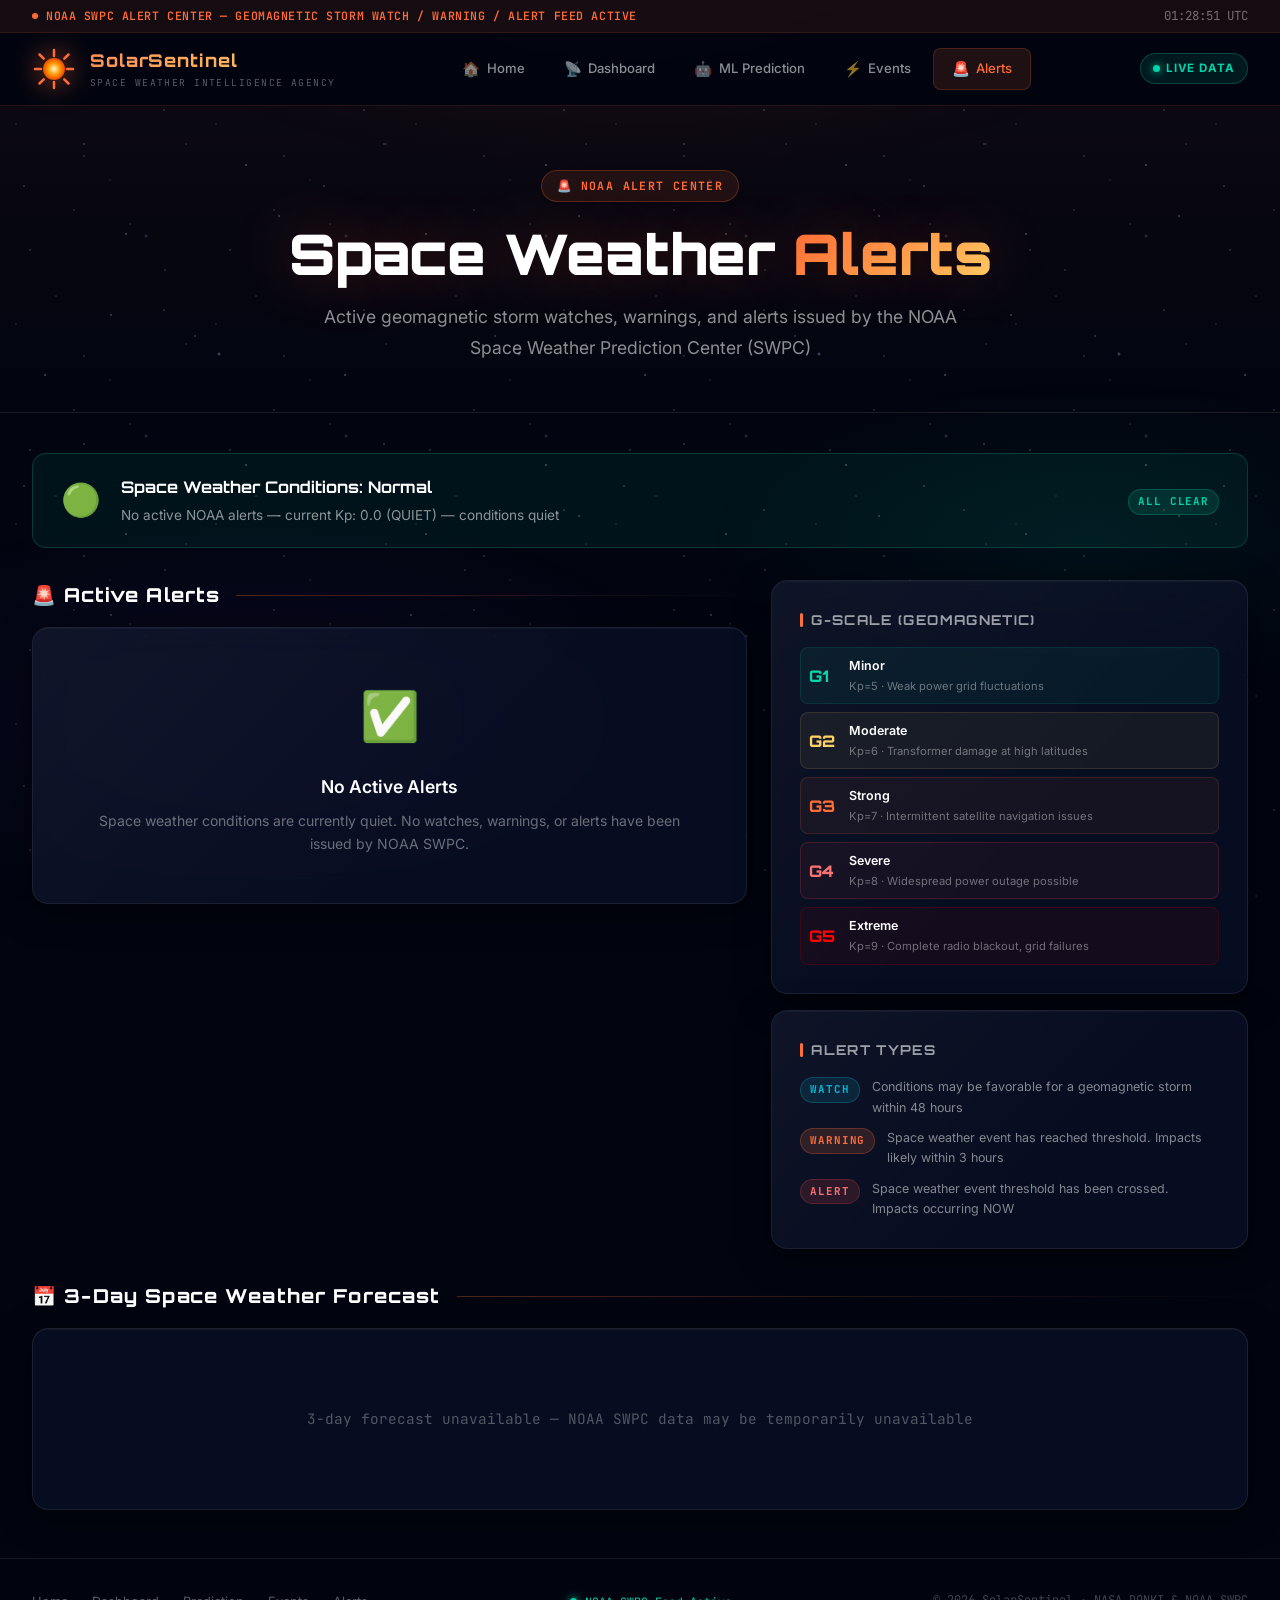
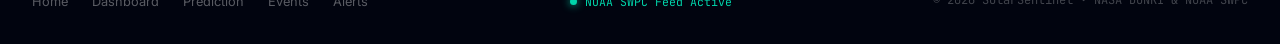
==== alerts.html @ d479f5ae "feat: complete multi-page space weather website rebuild" ====
<!DOCTYPE html>
<html lang="en">
<head>
  <meta charset="UTF-8"/>
  <meta name="viewport" content="width=device-width,initial-scale=1"/>
  <title>Space Weather Alerts — SolarSentinel</title>
  <meta name="description" content="Active NOAA space weather alerts, geomagnetic storm watches, warnings and 3-day space weather forecast."/>
  <link rel="stylesheet" href="/style.css"/>
</head>
<body>
<div class="space-bg"><div class="stars"></div><div class="stars stars2"></div><div class="nebula"></div></div>
<div class="toast-container" id="toasts"></div>

<header class="site-header">
  <div class="header-top">
    <div class="header-top-alert"><span class="header-top-dot"></span>NOAA SWPC ALERT CENTER — GEOMAGNETIC STORM WATCH / WARNING / ALERT FEED ACTIVE</div>
    <span id="clock" class="utc-time">--:--:-- UTC</span>
  </div>
  <div class="header-main">
    <a href="/index.html" class="logo-wrap">
      <svg class="logo-emblem" viewBox="0 0 44 44" fill="none"><circle cx="22" cy="22" r="11" fill="url(#sg5)"/><path d="M22 3v6M22 35v6M3 22h6M35 22h6M7.5 7.5l4.2 4.2M32.3 32.3l4.2 4.2M7.5 36.5l4.2-4.2M32.3 11.7l4.2-4.2" stroke="#ff6b35" stroke-width="2.5" stroke-linecap="round"/><defs><radialGradient id="sg5" cx="50%" cy="50%" r="50%"><stop offset="0%" stop-color="#fff9c4"/><stop offset="55%" stop-color="#ff9800"/><stop offset="100%" stop-color="#e64a00"/></radialGradient></defs></svg>
      <div class="logo-text-block"><span class="logo-title">SolarSentinel</span><span class="logo-agency">Space Weather Intelligence Agency</span></div>
    </a>
    <nav class="main-nav">
      <a href="/index.html"       class="nav-item"><span class="nav-icon">🏠</span>Home</a>
      <a href="/dashboard.html"   class="nav-item"><span class="nav-icon">📡</span>Dashboard</a>
      <a href="/prediction.html"  class="nav-item"><span class="nav-icon">🤖</span>ML Prediction</a>
      <a href="/events.html"      class="nav-item"><span class="nav-icon">⚡</span>Events</a>
      <a href="/alerts.html"      class="nav-item active"><span class="nav-icon">🚨</span>Alerts</a>
    </nav>
    <div class="header-actions"><div class="live-badge"><span class="live-dot"></span>LIVE DATA</div></div>
  </div>
</header>

<div class="page-hero">
  <div class="page-hero-tag">🚨 NOAA Alert Center</div>
  <h1>Space Weather <span>Alerts</span></h1>
  <p>Active geomagnetic storm watches, warnings, and alerts issued by the NOAA Space Weather Prediction Center (SWPC)</p>
</div>

<div class="page-wrap">
  <div class="container" style="padding-top:2.5rem;padding-bottom:3rem;">

    <!-- ALERT LEVEL BANNER -->
    <div id="alertBanner" style="background:rgba(0,212,170,.07);border:1px solid rgba(0,212,170,.2);border-radius:14px;padding:1.25rem 1.75rem;margin-bottom:2rem;display:flex;align-items:center;gap:1.25rem;">
      <div style="font-size:2rem;" id="bannerIcon">🟢</div>
      <div>
        <div style="font-family:var(--font-h);font-size:1rem;font-weight:700;color:white;margin-bottom:.25rem;" id="bannerTitle">Space Weather Conditions</div>
        <div style="font-size:.85rem;color:rgba(255,255,255,.55);" id="bannerSub">Loading current space weather status...</div>
      </div>
      <div style="margin-left:auto;" id="bannerBadge"></div>
    </div>

    <div class="grid-60-40" style="align-items:start;margin-bottom:2rem;">

      <!-- ACTIVE ALERTS -->
      <div>
        <div class="section-title-line" style="margin-bottom:1rem;"><h2>🚨 Active Alerts</h2></div>
        <div id="alertList"><div class="loading-spin"><div class="spin"></div>Fetching NOAA alerts...</div></div>
      </div>

      <!-- SCALE GUIDE -->
      <div style="display:flex;flex-direction:column;gap:1rem;">
        <div class="card">
          <div class="card-title">G-Scale (Geomagnetic)</div>
          <div style="display:flex;flex-direction:column;gap:.5rem;">
            <div style="display:flex;align-items:center;gap:.75rem;padding:.5rem;border-radius:8px;background:rgba(0,212,170,.06);border:1px solid rgba(0,212,170,.12);">
              <span style="font-family:var(--font-h);font-weight:800;color:#00d4aa;min-width:28px;">G1</span>
              <div><div style="font-size:.78rem;font-weight:600;color:white;">Minor</div><div style="font-size:.7rem;color:rgba(255,255,255,.4);">Kp=5 · Weak power grid fluctuations</div></div>
            </div>
            <div style="display:flex;align-items:center;gap:.75rem;padding:.5rem;border-radius:8px;background:rgba(255,209,102,.06);border:1px solid rgba(255,209,102,.12);">
              <span style="font-family:var(--font-h);font-weight:800;color:#ffd166;min-width:28px;">G2</span>
              <div><div style="font-size:.78rem;font-weight:600;color:white;">Moderate</div><div style="font-size:.7rem;color:rgba(255,255,255,.4);">Kp=6 · Transformer damage at high latitudes</div></div>
            </div>
            <div style="display:flex;align-items:center;gap:.75rem;padding:.5rem;border-radius:8px;background:rgba(255,107,53,.06);border:1px solid rgba(255,107,53,.15);">
              <span style="font-family:var(--font-h);font-weight:800;color:#ff6b35;min-width:28px;">G3</span>
              <div><div style="font-size:.78rem;font-weight:600;color:white;">Strong</div><div style="font-size:.7rem;color:rgba(255,255,255,.4);">Kp=7 · Intermittent satellite navigation issues</div></div>
            </div>
            <div style="display:flex;align-items:center;gap:.75rem;padding:.5rem;border-radius:8px;background:rgba(239,68,68,.06);border:1px solid rgba(239,68,68,.2);">
              <span style="font-family:var(--font-h);font-weight:800;color:#f87171;min-width:28px;">G4</span>
              <div><div style="font-size:.78rem;font-weight:600;color:white;">Severe</div><div style="font-size:.7rem;color:rgba(255,255,255,.4);">Kp=8 · Widespread power outage possible</div></div>
            </div>
            <div style="display:flex;align-items:center;gap:.75rem;padding:.5rem;border-radius:8px;background:rgba(139,0,0,.1);border:1px solid rgba(139,0,0,.3);">
              <span style="font-family:var(--font-h);font-weight:800;color:#ff0000;min-width:28px;">G5</span>
              <div><div style="font-size:.78rem;font-weight:600;color:white;">Extreme</div><div style="font-size:.7rem;color:rgba(255,255,255,.4);">Kp=9 · Complete radio blackout, grid failures</div></div>
            </div>
          </div>
        </div>
        <div class="card">
          <div class="card-title">Alert Types</div>
          <div style="display:flex;flex-direction:column;gap:.6rem;">
            <div style="display:flex;gap:.75rem;align-items:flex-start;"><span class="tag tag-cyan">WATCH</span><span style="font-size:.78rem;color:rgba(255,255,255,.5);">Conditions may be favorable for a geomagnetic storm within 48 hours</span></div>
            <div style="display:flex;gap:.75rem;align-items:flex-start;"><span class="tag tag-orange">WARNING</span><span style="font-size:.78rem;color:rgba(255,255,255,.5);">Space weather event has reached threshold. Impacts likely within 3 hours</span></div>
            <div style="display:flex;gap:.75rem;align-items:flex-start;"><span class="tag tag-red">ALERT</span><span style="font-size:.78rem;color:rgba(255,255,255,.5);">Space weather event threshold has been crossed. Impacts occurring NOW</span></div>
          </div>
        </div>
      </div>
    </div>

    <!-- 3-DAY FORECAST -->
    <div class="section-title-line" style="margin-bottom:1rem;"><h2>📅 3-Day Space Weather Forecast</h2></div>
    <div class="chart-card">
      <div id="forecastText" style="font-family:var(--font-m);font-size:.8rem;color:rgba(255,255,255,.6);line-height:1.9;white-space:pre-wrap;">
        <div class="loading-spin"><div class="spin"></div>Loading NOAA forecast...</div>
      </div>
    </div>

  </div>
</div>

<footer class="site-footer">
  <div class="footer-inner">
    <div class="footer-links"><a href="/index.html">Home</a><a href="/dashboard.html">Dashboard</a><a href="/prediction.html">Prediction</a><a href="/events.html">Events</a><a href="/alerts.html">Alerts</a></div>
    <div class="footer-status"><span class="live-dot"></span>NOAA SWPC Feed Active</div>
    <div class="footer-copy">© 2026 SolarSentinel · NASA DONKI & NOAA SWPC</div>
  </div>
</footer>

<script src="/common.js"></script>
<script>
async function load() {
  try {
    const [alerts, forecast, geo] = await Promise.allSettled([
      get("/api/alerts"), get("/api/forecast"), get("/api/geomagnetic")
    ]);

    const al = alerts.value || [];
    const kp = geo.value?.kp_index_72h || [];
    const latestKp = kp.length ? parseFloat(String(kp[kp.length-1]?.kp||0).replace(/[+-]/g,"")) : 0;
    const lbl = kpLabel(latestKp);

    // Banner
    const hasSevere = al.some(a=>(a.message||"").includes("WARNING")||(a.message||"").includes("ALERT"));
    const banner = document.getElementById("alertBanner");
    if (hasSevere) {
      banner.style.background="rgba(239,68,68,.07)"; banner.style.borderColor="rgba(239,68,68,.25)";
      document.getElementById("bannerIcon").textContent="🔴";
      document.getElementById("bannerTitle").textContent="Active Space Weather Warnings";
      document.getElementById("bannerSub").textContent=`${al.length} active alert(s) from NOAA SWPC — monitor conditions closely`;
      document.getElementById("bannerBadge").innerHTML=`<span class="tag tag-red">⚠️ WARNING ACTIVE</span>`;
    } else if (al.length > 0) {
      banner.style.background="rgba(255,107,53,.06)"; banner.style.borderColor="rgba(255,107,53,.2)";
      document.getElementById("bannerIcon").textContent="🟡";
      document.getElementById("bannerTitle").textContent="Minor Space Weather Activity";
      document.getElementById("bannerSub").textContent=`${al.length} informational alert(s) — current Kp: ${latestKp.toFixed(1)} (${lbl.text})`;
      document.getElementById("bannerBadge").innerHTML=`<span class="tag tag-orange">Kp ${latestKp.toFixed(1)}</span>`;
    } else {
      document.getElementById("bannerTitle").textContent="Space Weather Conditions: Normal";
      document.getElementById("bannerSub").textContent=`No active NOAA alerts — current Kp: ${latestKp.toFixed(1)} (${lbl.text}) — conditions quiet`;
      document.getElementById("bannerBadge").innerHTML=`<span class="tag tag-green">All Clear</span>`;
    }

    // Alerts
    const el = document.getElementById("alertList");
    if (!al.length) {
      el.innerHTML=`<div class="card" style="text-align:center;padding:3rem;"><div style="font-size:3rem;margin-bottom:1rem;">✅</div><div style="font-size:1.1rem;font-weight:600;color:white;margin-bottom:.5rem;">No Active Alerts</div><div style="color:rgba(255,255,255,.4);font-size:.875rem;">Space weather conditions are currently quiet. No watches, warnings, or alerts have been issued by NOAA SWPC.</div></div>`;
    } else {
      el.innerHTML = al.map(a=>{
        const m=a.message||"";
        const isWarn=m.includes("WARNING"), isAlert=m.includes("ALERT")||m.includes("WATCH");
        const cls=isWarn?"alert-warn":isAlert?"alert-watch":"alert-info";
        const tlbl=isWarn?"WARNING":isAlert?"ALERT":"INFORMATION";
        const ttag=isWarn?"tag-orange":isAlert?"tag-red":"tag-cyan";
        return `<div class="alert-row ${cls}" style="margin-bottom:.75rem;">
          <div style="display:flex;justify-content:space-between;align-items:center;margin-bottom:.5rem;">
            <span class="tag ${ttag}">${tlbl}</span>
            <span class="alert-row-time">${a.issue_datetime?fmtDT(a.issue_datetime):"–"}</span>
          </div>
          <div class="alert-row-msg">${m.slice(0,300)}${m.length>300?"…":""}</div>
        </div>`;
      }).join("");
    }

    // Forecast
    const fc = forecast.value;
    const ftEl = document.getElementById("forecastText");
    if (typeof fc === "string" && fc.length > 10) {
      ftEl.textContent = fc;
    } else if (typeof fc === "object" && fc?.forecast) {
      ftEl.textContent = fc.forecast;
    } else {
      ftEl.innerHTML=`<div class="empty-state">3-day forecast unavailable — NOAA SWPC data may be temporarily unavailable</div>`;
    }

  } catch(e) { toast("⚠️ Backend waking up — please wait 30 seconds","warn"); }
}

load();
</script>
</body>
</html>
---- style.css ----
/* =====================================================
   SOLAR SENTINEL — OFFICIAL SPACE WEATHER AGENCY
   Global Stylesheet
   ===================================================== */

@import url('https://fonts.googleapis.com/css2?family=Orbitron:wght@400;500;600;700;800;900&family=Inter:wght@300;400;500;600;700&family=JetBrains+Mono:wght@400;500&display=swap');

:root {
  --black:   #000008;
  --void:    #020510;
  --deep:    #050816;
  --panel:   rgba(8,14,32,0.85);
  --card:    rgba(10,18,40,0.7);
  --card-h:  rgba(14,24,52,0.9);

  --orange:  #ff6b35;
  --yellow:  #ffd166;
  --purple:  #7c3aed;
  --green:   #00d4aa;
  --blue:    #3b82f6;
  --red:     #ef4444;
  --cyan:    #06b6d4;

  --border:  rgba(255,255,255,0.08);
  --border-o:rgba(255,107,53,0.3);

  --font-h: 'Orbitron', monospace;
  --font-b: 'Inter', sans-serif;
  --font-m: 'JetBrains Mono', monospace;

  --glow-o: 0 0 40px rgba(255,107,53,0.35);
  --glow-p: 0 0 40px rgba(124,58,237,0.35);
  --glow-g: 0 0 40px rgba(0,212,170,0.35);
  --shadow: 0 8px 32px rgba(0,0,0,0.6), 0 1px 0 rgba(255,255,255,0.04) inset;
}

*, *::before, *::after { box-sizing: border-box; margin: 0; padding: 0; }
html { scroll-behavior: smooth; font-size: 16px; }

body {
  font-family: var(--font-b);
  background: var(--void);
  color: #e2e8f0;
  min-height: 100vh;
  overflow-x: hidden;
  line-height: 1.65;
}

img { max-width: 100%; display: block; }
a  { text-decoration: none; color: inherit; }

::-webkit-scrollbar { width: 6px; }
::-webkit-scrollbar-track { background: var(--black); }
::-webkit-scrollbar-thumb { background: var(--purple); border-radius: 3px; }

/* ─── SPACE BACKGROUND ─── */
.space-bg {
  position: fixed; inset: 0; z-index: 0; pointer-events: none; overflow: hidden;
}
.stars {
  position: absolute; inset: 0;
  background-image:
    radial-gradient(1px 1px at 15% 25%, rgba(255,255,255,.7) 0%, transparent 100%),
    radial-gradient(1px 1px at 65% 12%, rgba(255,255,255,.5) 0%, transparent 100%),
    radial-gradient(1.5px 1.5px at 82% 55%, rgba(255,255,255,.4) 0%, transparent 100%),
    radial-gradient(1px 1px at 42% 78%, rgba(255,255,255,.65) 0%, transparent 100%),
    radial-gradient(1px 1px at 8%  62%, rgba(255,255,255,.5) 0%, transparent 100%),
    radial-gradient(1px 1px at 93% 72%, rgba(255,255,255,.6) 0%, transparent 100%),
    radial-gradient(2px 2px at 73% 18%, rgba(180,200,255,.45) 0%, transparent 100%),
    radial-gradient(1px 1px at 28% 48%, rgba(255,255,255,.5) 0%, transparent 100%),
    radial-gradient(1px 1px at 55% 90%, rgba(255,255,255,.4) 0%, transparent 100%),
    radial-gradient(1px 1px at 37% 5%,  rgba(255,255,255,.6) 0%, transparent 100%);
  background-size: 300px 300px;
  animation: starDrift 90s linear infinite;
}
.stars2 { background-size: 200px 200px; animation: starDrift 60s linear infinite reverse; opacity: .6; }
.stars3 { background-size: 150px 150px; animation: starDrift 40s linear infinite; opacity: .4; }
@keyframes starDrift { from { background-position:0 0; } to { background-position:300px 300px; } }

.nebula {
  position: absolute; inset: 0;
  background:
    radial-gradient(ellipse 80% 50% at 50% -10%, rgba(255,107,53,.10) 0%, transparent 60%),
    radial-gradient(ellipse 60% 40% at 20% 80%,  rgba(124,58,237,.08) 0%, transparent 60%),
    radial-gradient(ellipse 50% 30% at 85% 60%,  rgba(0,212,170,.06) 0%, transparent 60%);
  animation: nebulaPulse 12s ease-in-out infinite alternate;
}
@keyframes nebulaPulse { from { opacity:.7; } to { opacity:1; } }

/* ─── HEADER / NAV ─── */
.site-header {
  position: sticky; top: 0; z-index: 200;
  background: rgba(2,5,16,.92);
  backdrop-filter: blur(24px);
  border-bottom: 1px solid rgba(255,107,53,.15);
}
.header-top {
  background: rgba(255,107,53,.08);
  border-bottom: 1px solid rgba(255,107,53,.12);
  padding: .35rem 2rem;
  display: flex; align-items: center; justify-content: space-between;
  font-size: .72rem; font-family: var(--font-m);
  color: rgba(255,255,255,.5);
}
.header-top-alert { color: var(--orange); font-weight: 600; letter-spacing: .05em; display: flex; align-items: center; gap: .5rem; }
.header-top-dot { width: 6px; height: 6px; background: var(--orange); border-radius: 50%; animation: blink 1.2s ease-in-out infinite; }
@keyframes blink { 0%,100%{opacity:1} 50%{opacity:.15} }

.header-main {
  max-width: 1440px; margin: 0 auto;
  display: flex; align-items: center; justify-content: space-between;
  padding: 0 2rem; height: 72px;
}
.logo-wrap { display: flex; align-items: center; gap: 14px; }
.logo-emblem {
  width: 44px; height: 44px; position: relative;
  filter: drop-shadow(0 0 14px rgba(255,107,53,.7));
}
.logo-text-block { display: flex; flex-direction: column; }
.logo-title {
  font-family: var(--font-h); font-size: 1.1rem; font-weight: 800;
  background: linear-gradient(135deg, #ff8c55, #ffd166);
  -webkit-background-clip: text; -webkit-text-fill-color: transparent; background-clip: text;
  letter-spacing: .05em;
}
.logo-agency { font-size: .6rem; color: rgba(255,255,255,.35); letter-spacing: .15em; text-transform: uppercase; font-family: var(--font-m); }

.main-nav { display: flex; align-items: center; gap: .25rem; }
.nav-item {
  display: flex; align-items: center; gap: .4rem;
  padding: .5rem 1.1rem; border-radius: 8px;
  font-size: .82rem; font-weight: 500;
  color: rgba(255,255,255,.55);
  transition: all .25s ease; white-space: nowrap;
}
.nav-item:hover { color: white; background: rgba(255,255,255,.07); }
.nav-item.active { color: var(--orange); background: rgba(255,107,53,.12); border: 1px solid rgba(255,107,53,.2); }
.nav-item .nav-icon { font-size: .9rem; }

.header-actions { display: flex; align-items: center; gap: 1rem; }
.live-badge {
  display: flex; align-items: center; gap: 6px;
  background: rgba(0,212,170,.1); border: 1px solid rgba(0,212,170,.25);
  padding: .3rem .75rem; border-radius: 999px;
  font-size: .72rem; font-weight: 700; color: var(--green); letter-spacing: .08em;
}
.live-dot { width: 7px; height: 7px; background: var(--green); border-radius: 50%; box-shadow: 0 0 8px var(--green); animation: blink 1.2s ease-in-out infinite; }
.utc-time { font-family: var(--font-m); font-size: .78rem; color: rgba(255,255,255,.4); }

/* ─── PAGE WRAPPER ─── */
.page-wrap { position: relative; z-index: 1; min-height: calc(100vh - 120px); }
.container { max-width: 1440px; margin: 0 auto; padding: 0 2rem; }

/* ─── PAGE HERO ─── */
.page-hero {
  padding: 4rem 2rem 3rem;
  text-align: center; position: relative;
  border-bottom: 1px solid var(--border);
  background: linear-gradient(180deg, rgba(255,107,53,.04) 0%, transparent 100%);
}
.page-hero-tag {
  display: inline-flex; align-items: center; gap: .5rem;
  background: rgba(255,107,53,.1); border: 1px solid rgba(255,107,53,.25);
  color: var(--orange); font-size: .72rem; font-weight: 700;
  letter-spacing: .12em; text-transform: uppercase;
  padding: .35rem .9rem; border-radius: 999px; margin-bottom: 1.25rem;
  font-family: var(--font-m);
}
.page-hero h1 {
  font-family: var(--font-h); font-size: clamp(2rem, 5vw, 3.5rem);
  font-weight: 900; color: white; line-height: 1.15; margin-bottom: 1rem;
  text-shadow: 0 0 60px rgba(255,107,53,.3);
}
.page-hero h1 span { background: linear-gradient(135deg, var(--orange), var(--yellow)); -webkit-background-clip: text; -webkit-text-fill-color: transparent; background-clip: text; }
.page-hero p { font-size: 1.1rem; color: rgba(255,255,255,.55); max-width: 680px; margin: 0 auto; line-height: 1.75; }

/* ─── GLASS CARDS ─── */
.card {
  background: var(--card); border: 1px solid var(--border);
  border-radius: 16px; padding: 1.75rem;
  backdrop-filter: blur(16px); box-shadow: var(--shadow);
  transition: transform .3s ease, border-color .3s ease, box-shadow .3s ease;
  position: relative; overflow: hidden;
}
.card::before {
  content: ''; position: absolute; inset: 0; border-radius: 16px;
  background: linear-gradient(135deg, rgba(255,255,255,.03) 0%, transparent 60%);
  pointer-events: none;
}
.card:hover { transform: translateY(-3px); border-color: rgba(255,107,53,.2); box-shadow: var(--shadow), var(--glow-o); }
.card-title { font-family: var(--font-h); font-size: .85rem; font-weight: 700; color: rgba(255,255,255,.6); letter-spacing: .1em; text-transform: uppercase; margin-bottom: 1rem; display: flex; align-items: center; gap: .5rem; }
.card-title::before { content:''; width:3px; height:14px; background: var(--orange); border-radius:2px; display:inline-block; }

/* ─── METRIC CARDS ─── */
.metrics-grid { display: grid; grid-template-columns: repeat(auto-fit, minmax(220px, 1fr)); gap: 1.25rem; }
.metric-card {
  background: var(--card); border: 1px solid var(--border);
  border-radius: 16px; padding: 1.5rem; backdrop-filter: blur(16px);
  box-shadow: var(--shadow); position: relative; overflow: hidden;
  display: flex; flex-direction: column; gap: .5rem;
  transition: transform .3s ease, border-color .3s ease;
}
.metric-card:hover { transform: translateY(-2px); }
.metric-card-label { font-size: .7rem; font-weight: 600; color: rgba(255,255,255,.4); letter-spacing: .12em; text-transform: uppercase; font-family: var(--font-m); }
.metric-card-value { font-family: var(--font-h); font-size: 2.2rem; font-weight: 800; color: white; line-height: 1; }
.metric-card-sub { font-size: .75rem; color: rgba(255,255,255,.4); }
.metric-card-badge { position: absolute; top: 1rem; right: 1rem; font-size: .62rem; font-weight: 700; padding: 3px 9px; border-radius: 999px; text-transform: uppercase; letter-spacing: .08em; font-family: var(--font-m); }
.metric-card-icon { position: absolute; bottom: -8px; right: -4px; font-size: 3.5rem; opacity: .08; }
.mc-orange { border-color: rgba(255,107,53,.2); background: linear-gradient(135deg, rgba(255,107,53,.06), var(--card)); }
.mc-green  { border-color: rgba(0,212,170,.2);  background: linear-gradient(135deg, rgba(0,212,170,.06),  var(--card)); }
.mc-purple { border-color: rgba(124,58,237,.2); background: linear-gradient(135deg, rgba(124,58,237,.06), var(--card)); }
.mc-cyan   { border-color: rgba(6,182,212,.2);  background: linear-gradient(135deg, rgba(6,182,212,.06),  var(--card)); }

/* ─── CHART CARD ─── */
.chart-card { background: var(--card); border: 1px solid var(--border); border-radius: 16px; padding: 1.75rem; backdrop-filter: blur(16px); box-shadow: var(--shadow); }
.chart-header { display: flex; align-items: center; justify-content: space-between; margin-bottom: 1.25rem; flex-wrap: wrap; gap: .75rem; }
.chart-title { font-family: var(--font-h); font-size: .82rem; font-weight: 700; color: rgba(255,255,255,.7); letter-spacing: .08em; }
.chart-canvas-wrap { height: 260px; }
.chart-legend { display: flex; gap: 1rem; }
.cleg { display: flex; align-items: center; gap: 5px; font-size: .72rem; color: rgba(255,255,255,.55); }
.cleg-dot { width: 8px; height: 8px; border-radius: 50%; }

/* ─── EVENTS TABLE ─── */
.event-list { display: flex; flex-direction: column; }
.event-row {
  display: flex; align-items: flex-start; gap: 1rem;
  padding: .9rem 1.25rem; border-bottom: 1px solid rgba(255,255,255,.04);
  transition: background .2s ease; animation: slideIn .4s ease;
}
.event-row:last-child { border-bottom: none; }
.event-row:hover { background: rgba(255,255,255,.02); }
@keyframes slideIn { from{opacity:0;transform:translateX(-8px)} to{opacity:1;transform:translateX(0)} }
.event-class-badge { font-family:var(--font-h); font-size:.8rem; font-weight:700; padding:4px 10px; border-radius:8px; min-width:56px; text-align:center; flex-shrink:0; }
.cls-x { background:rgba(239,68,68,.15); color:#f87171; border:1px solid rgba(239,68,68,.3); }
.cls-m { background:rgba(255,152,0,.15); color:#fbbf24; border:1px solid rgba(255,152,0,.3); }
.cls-c { background:rgba(0,212,170,.12); color:var(--green); border:1px solid rgba(0,212,170,.25); }
.cls-b { background:rgba(59,130,246,.12); color:#60a5fa; border:1px solid rgba(59,130,246,.25); }
.cls-q { background:rgba(255,255,255,.06); color:rgba(255,255,255,.4); border:1px solid rgba(255,255,255,.1); }
.event-time { font-size:.7rem; color:rgba(255,255,255,.4); font-family:var(--font-m); margin-bottom:3px; }
.event-loc  { font-size:.8rem; color:rgba(255,255,255,.7); font-weight:500; }
.event-note { font-size:.72rem; color:rgba(255,255,255,.35); margin-top:2px; }

/* ─── SECTION LAYOUT ─── */
.section { padding: 3rem 0; }
.section-title-line { display: flex; align-items: center; gap: 1rem; margin-bottom: 2rem; }
.section-title-line h2 { font-family:var(--font-h); font-size:1.2rem; font-weight:800; color:white; letter-spacing:.06em; white-space:nowrap; }
.section-title-line::after { content:''; flex:1; height:1px; background:linear-gradient(90deg, rgba(255,107,53,.3), transparent); }

/* ─── PREDICTION PANEL ─── */
.pred-card {
  background: linear-gradient(135deg, rgba(124,58,237,.12), rgba(10,18,40,.9));
  border: 1px solid rgba(124,58,237,.3);
  border-radius: 20px; padding: 2.5rem;
  box-shadow: var(--shadow), var(--glow-p);
  position: relative; overflow: hidden;
  backdrop-filter: blur(16px);
}
.pred-shimmer {
  position: absolute; top:-60%; right:-30%;
  width: 500px; height: 500px;
  background: radial-gradient(circle, rgba(124,58,237,.18) 0%, transparent 70%);
  animation: spin 15s linear infinite; pointer-events: none;
}
@keyframes spin { from{transform:rotate(0deg)} to{transform:rotate(360deg)} }
.pred-class-big {
  font-family: var(--font-h); font-size: 3.5rem; font-weight: 900;
  padding: .75rem 2.5rem; border-radius: 16px; display: inline-block;
  margin-bottom: .75rem; transition: all .4s ease;
}
.pred-label { font-size: .72rem; color: rgba(255,255,255,.4); letter-spacing: .15em; text-transform: uppercase; font-family: var(--font-m); }
.pred-conf  { font-size: 1.1rem; color: rgba(255,255,255,.7); margin-top: .4rem; font-weight: 600; }

.prob-row { display: grid; grid-template-columns: 75px 1fr 50px; align-items: center; gap: .75rem; margin-bottom: .85rem; }
.prob-name { font-size: .8rem; color: rgba(255,255,255,.6); font-weight: 500; }
.prob-bar-bg { height: 8px; background: rgba(255,255,255,.07); border-radius: 99px; overflow: hidden; }
.prob-bar-fill { height: 100%; border-radius: 99px; transition: width 1.2s cubic-bezier(.34,1.56,.64,1); }
.pf-quiet  { background: linear-gradient(90deg, var(--green), #00f5c4); }
.pf-c      { background: linear-gradient(90deg, var(--cyan), #67e8f9); }
.pf-m      { background: linear-gradient(90deg, var(--orange), #fbbf24); }
.pf-x      { background: linear-gradient(90deg, var(--red), #ff8080); }
.prob-pct  { font-size: .78rem; color: rgba(255,255,255,.55); font-family: var(--font-m); text-align: right; }

/* ─── FEATURE BAR ─── */
.feat-row { margin-bottom: .6rem; }
.feat-name { font-size: .72rem; color: rgba(255,255,255,.45); margin-bottom: 3px; text-transform: capitalize; }
.feat-bar-bg { height: 5px; background: rgba(255,255,255,.06); border-radius: 99px; overflow: hidden; }
.feat-bar-fill { height: 100%; background: linear-gradient(90deg, var(--purple), var(--blue)); border-radius: 99px; transition: width 1.4s ease; }

/* ─── ALERTS ─── */
.alert-row {
  padding: 1rem 1.25rem; border-radius: 12px; margin-bottom: .75rem;
  animation: slideIn .4s ease;
  border-left: 3px solid;
}
.alert-row.alert-warn  { background: rgba(255,107,53,.07); border-color: var(--orange); }
.alert-row.alert-watch { background: rgba(239,68,68,.07);  border-color: var(--red); }
.alert-row.alert-info  { background: rgba(6,182,212,.06);  border-color: var(--cyan); }
.alert-row-time { font-size: .7rem; color: rgba(255,255,255,.4); font-family: var(--font-m); margin-bottom: 4px; }
.alert-row-msg  { font-size: .82rem; color: rgba(255,255,255,.8); line-height: 1.5; }

/* ─── KP GAUGE ─── */
.gauge-wrap { position: relative; display: inline-flex; align-items: center; justify-content: center; }
.gauge-center { position: absolute; bottom: 10%; left: 50%; transform: translateX(-50%); text-align: center; }
.gauge-val { font-family: var(--font-h); font-size: 2rem; font-weight: 800; color: white; line-height: 1; }
.gauge-lbl { font-size: .65rem; color: rgba(255,255,255,.35); letter-spacing: .12em; text-transform: uppercase; font-family: var(--font-m); margin-top: 3px; }

/* ─── HOMEPAGE HERO ─── */
.home-hero {
  min-height: 92vh; display: flex; flex-direction: column; align-items: center; justify-content: center;
  text-align: center; padding: 2rem; position: relative;
}
.hero-tag {
  display: inline-flex; align-items: center; gap: .5rem;
  background: rgba(0,212,170,.08); border: 1px solid rgba(0,212,170,.2);
  color: var(--green); font-size: .72rem; font-weight: 700;
  letter-spacing: .14em; text-transform: uppercase;
  padding: .4rem 1rem; border-radius: 999px; margin-bottom: 2rem;
  font-family: var(--font-m);
  animation: fadeUp .8s ease both;
}
.hero-title {
  font-family: var(--font-h);
  font-size: clamp(2.5rem, 8vw, 6rem);
  font-weight: 900; color: white; line-height: 1.05;
  margin-bottom: 1.5rem;
  text-shadow: 0 0 80px rgba(255,107,53,.4);
  animation: fadeUp .8s .15s ease both;
}
.hero-title .accent { background: linear-gradient(135deg, #ff6b35, #ffd166); -webkit-background-clip: text; -webkit-text-fill-color: transparent; background-clip: text; }
.hero-subtitle {
  font-size: clamp(1rem, 2.5vw, 1.25rem); color: rgba(255,255,255,.5);
  max-width: 680px; margin: 0 auto 3rem; line-height: 1.8;
  animation: fadeUp .8s .3s ease both;
}
.hero-cta { display: flex; gap: 1rem; flex-wrap: wrap; justify-content: center; animation: fadeUp .8s .45s ease both; }
.btn-primary {
  display: inline-flex; align-items: center; gap: .6rem;
  background: linear-gradient(135deg, var(--orange), #ff4500);
  color: white; font-weight: 700; font-size: .9rem;
  padding: .85rem 2rem; border-radius: 10px;
  box-shadow: var(--glow-o); transition: transform .2s ease, box-shadow .2s ease;
  font-family: var(--font-h); letter-spacing: .05em;
}
.btn-primary:hover { transform: translateY(-2px); box-shadow: 0 0 60px rgba(255,107,53,.55); }
.btn-secondary {
  display: inline-flex; align-items: center; gap: .6rem;
  background: rgba(255,255,255,.07); border: 1px solid rgba(255,255,255,.15);
  color: rgba(255,255,255,.8); font-weight: 600; font-size: .9rem;
  padding: .85rem 2rem; border-radius: 10px;
  transition: all .2s ease;
}
.btn-secondary:hover { background: rgba(255,255,255,.12); border-color: rgba(255,255,255,.25); color: white; transform: translateY(-2px); }

.hero-stats {
  display: flex; gap: 3rem; flex-wrap: wrap; justify-content: center;
  margin-top: 5rem; padding-top: 3rem;
  border-top: 1px solid var(--border);
  animation: fadeUp .8s .6s ease both;
}
.hero-stat { text-align: center; }
.hero-stat-val { font-family: var(--font-h); font-size: 2.2rem; font-weight: 800; background: linear-gradient(135deg, var(--orange), var(--yellow)); -webkit-background-clip: text; -webkit-text-fill-color: transparent; background-clip: text; }
.hero-stat-lbl { font-size: .72rem; color: rgba(255,255,255,.4); letter-spacing: .1em; text-transform: uppercase; font-family: var(--font-m); margin-top: .25rem; }

/* ─── FEATURE CARDS (Home) ─── */
.features-grid { display: grid; grid-template-columns: repeat(auto-fit, minmax(280px, 1fr)); gap: 1.5rem; }
.feat-card {
  background: var(--card); border: 1px solid var(--border);
  border-radius: 16px; padding: 2rem; backdrop-filter: blur(16px);
  box-shadow: var(--shadow); transition: all .3s ease;
  text-decoration: none; color: inherit; display: block;
}
.feat-card:hover { transform: translateY(-4px); border-color: rgba(255,107,53,.25); box-shadow: var(--shadow), var(--glow-o); }
.feat-card-icon { font-size: 2.5rem; margin-bottom: 1rem; }
.feat-card-title { font-family: var(--font-h); font-size: .95rem; font-weight: 700; color: white; margin-bottom: .5rem; letter-spacing: .05em; }
.feat-card-desc  { font-size: .85rem; color: rgba(255,255,255,.5); line-height: 1.6; }
.feat-card-link  { display: inline-flex; align-items: center; gap: .4rem; color: var(--orange); font-size: .8rem; font-weight: 600; margin-top: 1rem; transition: gap .2s ease; }
.feat-card:hover .feat-card-link { gap: .65rem; }

/* ─── STATUS TICKER ─── */
.status-ticker {
  background: rgba(255,107,53,.06); border-top: 1px solid rgba(255,107,53,.12);
  border-bottom: 1px solid rgba(255,107,53,.12);
  padding: .6rem 0; overflow: hidden;
}
.ticker-track { display: flex; gap: 4rem; animation: tickerScroll 30s linear infinite; white-space: nowrap; }
.ticker-item { display: flex; align-items: center; gap: .5rem; font-size: .75rem; font-family: var(--font-m); color: rgba(255,255,255,.55); }
.ticker-dot { width: 5px; height: 5px; border-radius: 50%; flex-shrink: 0; }
.td-orange { background: var(--orange); }
.td-green  { background: var(--green); }
.td-red    { background: var(--red); }
@keyframes tickerScroll { from{transform:translateX(0)} to{transform:translateX(-50%)} }

/* ─── GRID LAYOUTS ─── */
.grid-2 { display: grid; grid-template-columns: 1fr 1fr; gap: 1.5rem; }
.grid-3 { display: grid; grid-template-columns: 1fr 1fr 1fr; gap: 1.5rem; }
.grid-60-40 { display: grid; grid-template-columns: 1.5fr 1fr; gap: 1.5rem; }
@media(max-width:1024px) { .grid-2, .grid-3, .grid-60-40 { grid-template-columns: 1fr; } }
@media(max-width:768px)  { .hero-stats { gap: 1.5rem; } .main-nav { display: none; } }

/* ─── MISC ─── */
.loading-spin { display: flex; align-items: center; justify-content: center; gap: .75rem; padding: 2.5rem; color: rgba(255,255,255,.3); font-size: .85rem; }
.spin { width: 22px; height: 22px; border: 2px solid rgba(255,255,255,.1); border-top-color: var(--orange); border-radius: 50%; animation: spin .8s linear infinite; }
.empty-state { text-align: center; padding: 3rem; color: rgba(255,255,255,.3); font-size: .9rem; }
.tag { display: inline-flex; align-items: center; gap: .35rem; font-size: .68rem; font-weight: 700; padding: 3px 9px; border-radius: 999px; text-transform: uppercase; letter-spacing: .08em; font-family: var(--font-m); }
.tag-orange { background: rgba(255,107,53,.15); color: var(--orange); border: 1px solid rgba(255,107,53,.25); }
.tag-red    { background: rgba(239,68,68,.15);  color: #f87171; border: 1px solid rgba(239,68,68,.25); }
.tag-green  { background: rgba(0,212,170,.12);  color: var(--green); border: 1px solid rgba(0,212,170,.25); }
.tag-cyan   { background: rgba(6,182,212,.12);  color: var(--cyan); border: 1px solid rgba(6,182,212,.25); }
.tag-purple { background: rgba(124,58,237,.12); color: #a78bfa; border: 1px solid rgba(124,58,237,.25); }

.divider { height: 1px; background: linear-gradient(90deg, transparent, var(--border), transparent); margin: 2rem 0; }

@keyframes fadeUp { from{opacity:0;transform:translateY(20px)} to{opacity:1;transform:translateY(0)} }

/* ─── FOOTER ─── */
.site-footer {
  border-top: 1px solid var(--border);
  background: rgba(2,5,16,.95); padding: 2rem;
  position: relative; z-index: 1;
}
.footer-inner { max-width: 1440px; margin: 0 auto; display: flex; align-items: center; justify-content: space-between; flex-wrap: wrap; gap: 1rem; }
.footer-links { display: flex; gap: 1.5rem; }
.footer-links a { font-size: .8rem; color: rgba(255,255,255,.35); transition: color .2s; }
.footer-links a:hover { color: var(--orange); }
.footer-copy { font-size: .75rem; color: rgba(255,255,255,.25); font-family: var(--font-m); }
.footer-status { display: flex; align-items: center; gap: .5rem; font-size: .72rem; color: var(--green); font-family: var(--font-m); }

/* ─── TOAST ─── */
.toast-container { position: fixed; top: 110px; right: 1.5rem; z-index: 999; display: flex; flex-direction: column; gap: .5rem; pointer-events: none; }
.toast { background: rgba(8,14,32,.98); border: 1px solid var(--border); border-radius: 12px; padding: .9rem 1.25rem; font-size: .82rem; color: white; backdrop-filter: blur(16px); box-shadow: 0 8px 32px rgba(0,0,0,.6); animation: toastIn .4s cubic-bezier(.34,1.56,.64,1); max-width: 340px; }
.toast-warn { border-color: rgba(255,107,53,.35); }
.toast-ok   { border-color: rgba(0,212,170,.35); }
@keyframes toastIn  { from{transform:translateX(110px);opacity:0} to{transform:translateX(0);opacity:1} }
@keyframes toastOut { from{transform:translateX(0);opacity:1} to{transform:translateX(110px);opacity:0} }
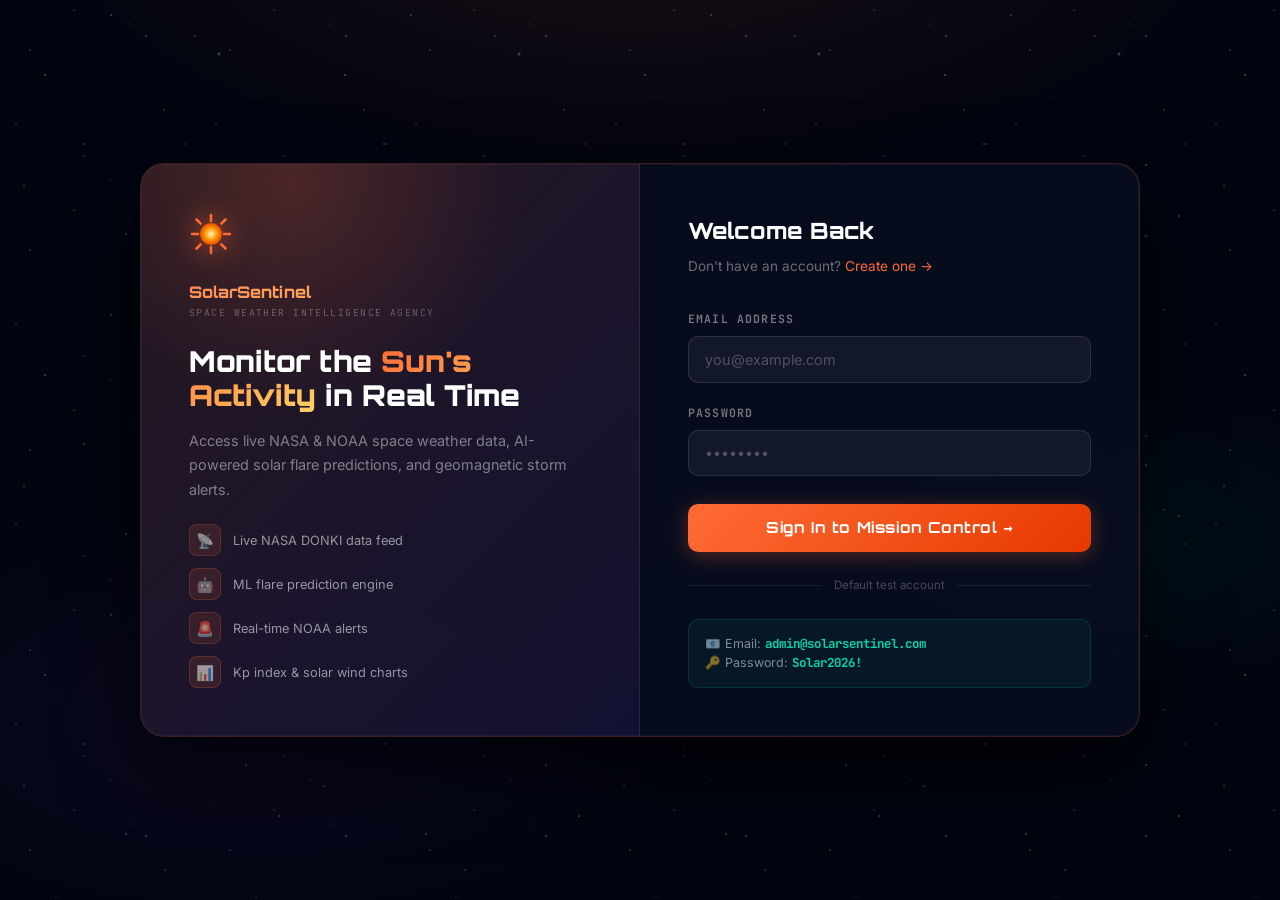
==== commit a4385e68: "feat: add login/register pages and auth guards on all pages" ====
--- a/alerts.html
+++ b/alerts.html
@@ -28,7 +28,10 @@
       <a href="/events.html"      class="nav-item"><span class="nav-icon">⚡</span>Events</a>
       <a href="/alerts.html"      class="nav-item active"><span class="nav-icon">🚨</span>Alerts</a>
     </nav>
-    <div class="header-actions"><div class="live-badge"><span class="live-dot"></span>LIVE DATA</div></div>
+    <div class="header-actions">
+      <div id="userBadge"></div>
+      <div class="live-badge"><span class="live-dot"></span>LIVE DATA</div>
+    </div>
   </div>
 </header>
 
@@ -118,6 +121,7 @@
 
 <script src="/common.js"></script>
 <script>
+requireAuth();
 async function load() {
   try {
     const [alerts, forecast, geo] = await Promise.allSettled([
